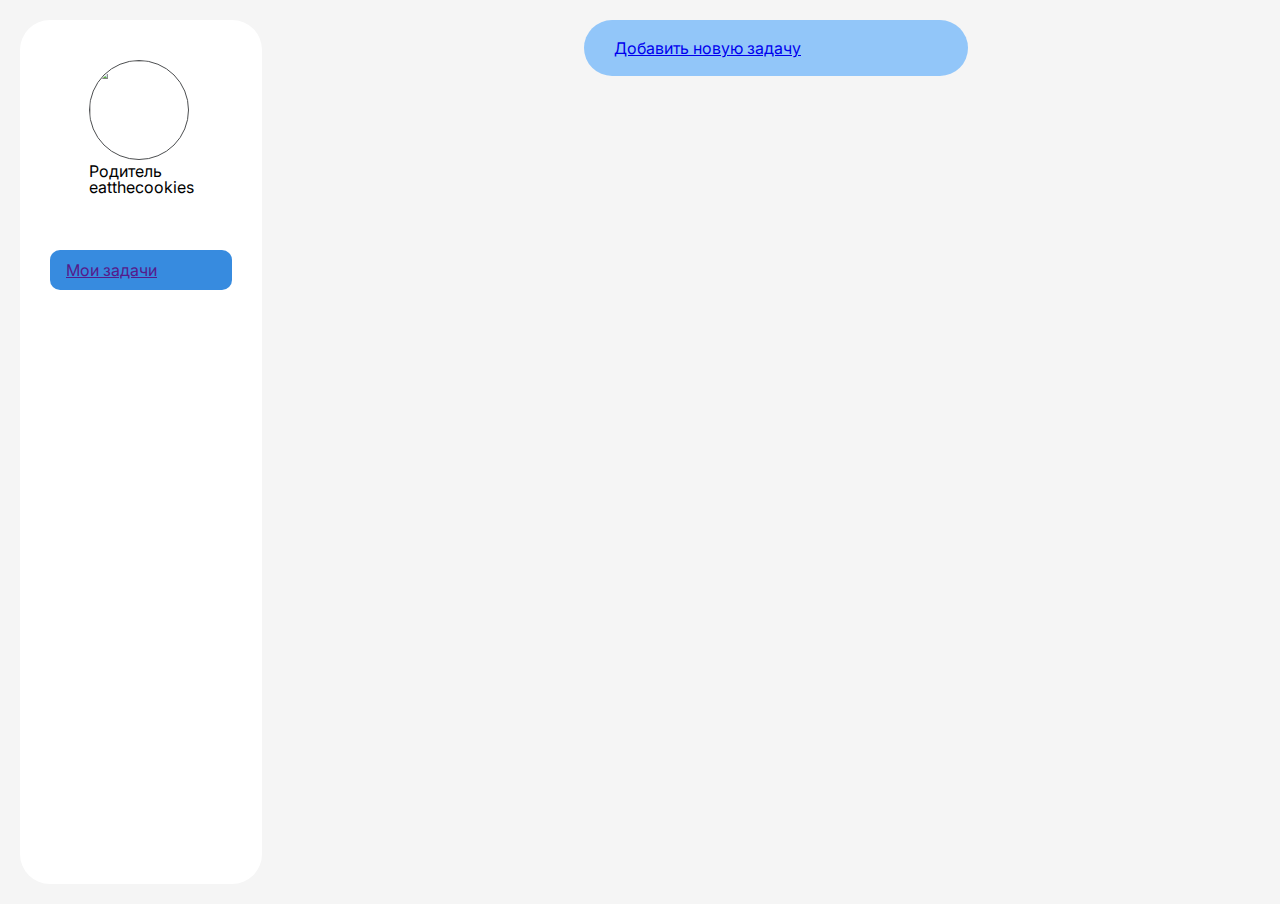
==== src/main/resources/templates/tasks.html @ 309482cb "Initial commit" ====
<!DOCTYPE html>
<html lang="ru">
<head>
  <meta charset="UTF-8">
  <meta name="viewport" content="width=device-width, initial-scale=1.0">
  <link rel="stylesheet" href="../static/css/styles.css">
  <title>Управление задачами</title>
  <link rel="preconnect" href="https://fonts.googleapis.com">
  <link rel="preconnect" href="https://fonts.gstatic.com" crossorigin>
  <link href="https://fonts.googleapis.com/css2?family=Inter:ital,opsz,wght@0,14..32,100..900;1,14..32,100..900&display=swap" rel="stylesheet">
  <link rel="stylesheet" href="../static/css/reset.css">
  <link rel="stylesheet" href="../static/css/styles.css">
  
  <link rel="stylesheet" href="/css/styles.css">
  <link rel="stylesheet" href="/css/reset.css">
</head>
<body>

<main>
  <div class="container">
    
    <aside class="sidebar">
      <div class="sidebar__user-info">
        <img class="sidebar__avatar" src="" alt="">
        <p class="sidebar__role">Родитель</p>
        <p class="sidebar__username">eatthecookies</p>
      </div>
      
      <div class="sidebar__links">
        <a class="sidebar__link" href="">Мои задачи</a>
      </div>
      
      

    </aside>

    <div class="tasks">
      <div class="tasks__item">

      </div>
      <a class="tasks__add-new-item" href="#">
        Добавить новую задачу
      </a>
    </div>
    <!-- <form class="tasks">
      <label for="taskTitle">Название задачи:</label>
      <input type="text" id="taskTitle" name="taskTitle" required>
  
      <label for="taskDescription">Описание:</label>
      <textarea id="taskDescription" name="taskDescription" required></textarea>
  
      <button type="submit">Добавить задачу</button>
    </form> -->

  </div>
  

</main>
<script src="../static/js/scripts.js"></script>
</body>
</html>
---- src/main/resources/static/css/styles.css ----
*{box-sizing: border-box;}
html{
    background-color: #f5f5f5;
}

body {
    margin: 20px;
    font-size: 16px;
    font-family: "Inter";
}


nav a {
    margin: 10px;
    text-decoration: none;
    color: #007BFF;
}

.title{
    font-family: "Inter", serif;
    font-weight: 700;
    font-style: normal;
}



.form__input{
    padding: 18px 20px;
    border-radius: 16px;
    width: 100%;
    font-family: "Inter";
    font-size: 16px;
    margin-bottom: 30px;
    border: #4c4e50 solid 1px;
}

.form__input:active{
    border: #4c4e50 solid 1px;
}
.form__input:focus{
    border: #057ef7 solid 1px;
    outline: none !important;
}

.container-auth{
    margin: 20vh auto;
    display: flex;
    justify-content: center;
}

.form{
    width: 50vh;
    border-radius: 24px;
    background-color: #f0f0f0;
    padding: 48px;
    display: flex;
    flex-direction: column;
}

.form__title{
    font-size: 40px;
    margin-bottom:30px;
}

.form__btn{

    border-radius: 14px;
    display: block;
    width: 100%;
    height: 48px;
    background-color: black;
    color: white;
    
}

.form__error-text{
    font-size: 12px;
    color: red;
    font-family: Inter;
    margin: -20px 0 20px;
}


.container {
    display: grid;
    grid-template-columns: minmax(200px, 1fr) minmax(400px, 4fr);
    width: 100%;
    height: 100%;
    column-gap: 30px;
    height: 96vh;
    
}

.sidebar {
    background-color:#ffffff ;
    border-radius: 30px;
    padding: 40px 30px;
    display: flex;
    flex-direction: column;
    align-items: center;
}

.sidebar__user-info {
    margin-bottom: 30%;    
}
.sidebar__avatar{
    border: #4c4e50 solid 1px;
    border-radius: 100%;
    height:100px;
    width: 100px;
}
.sidebar__role {

}

.sidebar__username {

}
.sidebar__links{
    width: 100%;
}
.sidebar__link{
    display: block;
    padding: 12px 16px;
    border-radius: 10px;
    background-color: #378bdf;
}

.tasks{
    justify-self: center;
    display: flex;
    align-items: center;
    flex-direction: column;
    width: 30vw;
}

.tasks__add-new-item{
    border-radius: 30px;
    background-color: #0482ff69;
    display: block;
    padding: 20px 30px;
    width: 100%;
}
---- src/main/resources/static/css/styles.css ----
*{box-sizing: border-box;}
html{
    background-color: #f5f5f5;
}

body {
    margin: 20px;
    font-size: 16px;
    font-family: "Inter";
}


nav a {
    margin: 10px;
    text-decoration: none;
    color: #007BFF;
}

.title{
    font-family: "Inter", serif;
    font-weight: 700;
    font-style: normal;
}



.form__input{
    padding: 18px 20px;
    border-radius: 16px;
    width: 100%;
    font-family: "Inter";
    font-size: 16px;
    margin-bottom: 30px;
    border: #4c4e50 solid 1px;
}

.form__input:active{
    border: #4c4e50 solid 1px;
}
.form__input:focus{
    border: #057ef7 solid 1px;
    outline: none !important;
}

.container-auth{
    margin: 20vh auto;
    display: flex;
    justify-content: center;
}

.form{
    width: 50vh;
    border-radius: 24px;
    background-color: #f0f0f0;
    padding: 48px;
    display: flex;
    flex-direction: column;
}

.form__title{
    font-size: 40px;
    margin-bottom:30px;
}

.form__btn{

    border-radius: 14px;
    display: block;
    width: 100%;
    height: 48px;
    background-color: black;
    color: white;
    
}

.form__error-text{
    font-size: 12px;
    color: red;
    font-family: Inter;
    margin: -20px 0 20px;
}


.container {
    display: grid;
    grid-template-columns: minmax(200px, 1fr) minmax(400px, 4fr);
    width: 100%;
    height: 100%;
    column-gap: 30px;
    height: 96vh;
    
}

.sidebar {
    background-color:#ffffff ;
    border-radius: 30px;
    padding: 40px 30px;
    display: flex;
    flex-direction: column;
    align-items: center;
}

.sidebar__user-info {
    margin-bottom: 30%;    
}
.sidebar__avatar{
    border: #4c4e50 solid 1px;
    border-radius: 100%;
    height:100px;
    width: 100px;
}
.sidebar__role {

}

.sidebar__username {

}
.sidebar__links{
    width: 100%;
}
.sidebar__link{
    display: block;
    padding: 12px 16px;
    border-radius: 10px;
    background-color: #378bdf;
}

.tasks{
    justify-self: center;
    display: flex;
    align-items: center;
    flex-direction: column;
    width: 30vw;
}

.tasks__add-new-item{
    border-radius: 30px;
    background-color: #0482ff69;
    display: block;
    padding: 20px 30px;
    width: 100%;
}
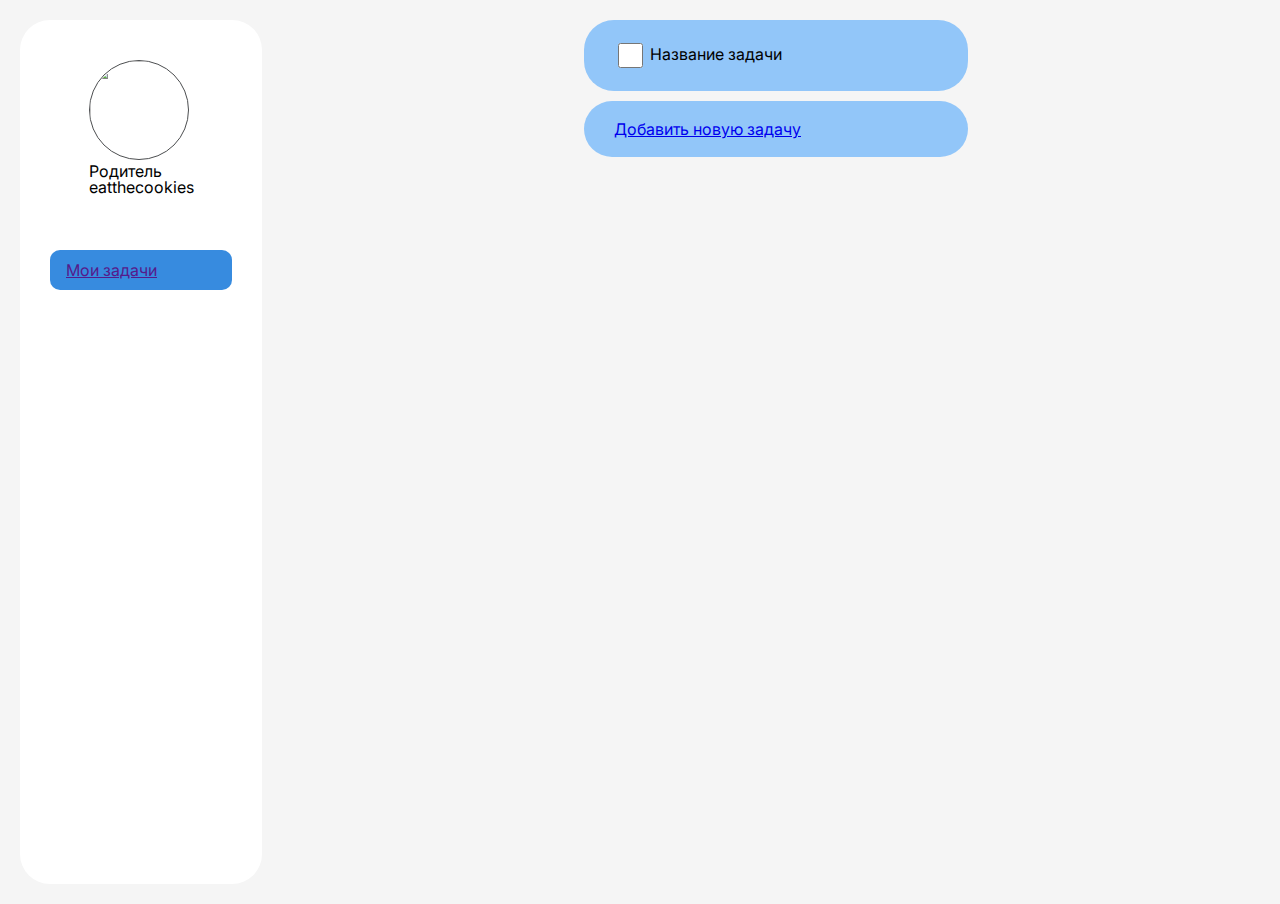
==== commit 49202268: "Добавил функциональность" ====
--- a/src/main/resources/templates/tasks.html
+++ b/src/main/resources/templates/tasks.html
@@ -1,5 +1,6 @@
 <!DOCTYPE html>
 <html lang="ru">
+
 <head>
   <meta charset="UTF-8">
   <meta name="viewport" content="width=device-width, initial-scale=1.0">
@@ -7,55 +8,84 @@
   <title>Управление задачами</title>
   <link rel="preconnect" href="https://fonts.googleapis.com">
   <link rel="preconnect" href="https://fonts.gstatic.com" crossorigin>
-  <link href="https://fonts.googleapis.com/css2?family=Inter:ital,opsz,wght@0,14..32,100..900;1,14..32,100..900&display=swap" rel="stylesheet">
+  <link
+    href="https://fonts.googleapis.com/css2?family=Inter:ital,opsz,wght@0,14..32,100..900;1,14..32,100..900&display=swap"
+    rel="stylesheet">
   <link rel="stylesheet" href="../static/css/reset.css">
   <link rel="stylesheet" href="../static/css/styles.css">
-  
+
   <link rel="stylesheet" href="/css/styles.css">
   <link rel="stylesheet" href="/css/reset.css">
 </head>
+
 <body>
 
-<main>
-  <div class="container">
-    
-    <aside class="sidebar">
-      <div class="sidebar__user-info">
-        <img class="sidebar__avatar" src="" alt="">
-        <p class="sidebar__role">Родитель</p>
-        <p class="sidebar__username">eatthecookies</p>
+  <main>
+    <div class="container">
+
+      <aside class="sidebar">
+        <div class="sidebar__user-info">
+          <img class="sidebar__avatar" src="" alt="">
+          <p class="sidebar__role">Родитель</p>
+          <p class="sidebar__username">eatthecookies</p>
+        </div>
+        <div class="sidebar__links">
+          <a class="sidebar__link" href="">Мои задачи</a>
+        </div>
+      </aside>
+
+      <div class="tasks">
+        <div th:each="task : ${tasks}" class="tasks__item" th:onclick="|showTaskDetails(${task.id})|">
+          <!-- чекбокс -->
+          <input class="tasks_checkbox" type="checkbox" th:checked="${task.status == 2}"
+            th:onclick="|stopPropagation(event)|">
+          <!-- название-ссылка -->
+          <a class="tasks__link-to-item" th:text="${task.title}">Название задачи</a>
+
+
+        </div>
+        <div id="taskModal" class="modal" style="display: none;">
+          <div class="modal-content">
+            <span class="close" th:onclick="closeModal()">&times;</span>
+            <h2 id="modalTaskTitle">Task Title</h2>
+            <p id="modalTaskDescription">Task Description</p>
+            <p id="modalTaskStatus">Task Status</p>
+          </div>
+        </div>
+
+        <a class="tasks__add-new-item" href="#">
+          Добавить новую задачу
+        </a>
       </div>
-      
-      <div class="sidebar__links">
-        <a class="sidebar__link" href="">Мои задачи</a>
-      </div>
-      
-      
+    </div>
 
-    </aside>
+    <script>
+      function stopPropagation(e) {
+      e.stopPropagation();
+   }
+      function showTaskDetails(taskId) {
+        fetch(`/api/tasks/details/${taskId}`)
+          .then(response => response.json())
+          .then(task => {
+            // Заполнение данных задачи в модальное окно
+            document.getElementById('modalTaskTitle').textContent = task.title;
+            document.getElementById('modalTaskDescription').textContent = task.description;
+            document.getElementById('modalTaskStatus').textContent = task.status;
 
-    <div class="tasks">
-      <div class="tasks__item">
+            // Показать модальное окно
+            document.getElementById('taskModal').style.display = "block";
+          })
+          .catch(error => console.error('Ошибка при загрузке деталей задачи:', error));
+      }
 
-      </div>
-      <a class="tasks__add-new-item" href="#">
-        Добавить новую задачу
-      </a>
-    </div>
-    <!-- <form class="tasks">
-      <label for="taskTitle">Название задачи:</label>
-      <input type="text" id="taskTitle" name="taskTitle" required>
-  
-      <label for="taskDescription">Описание:</label>
-      <textarea id="taskDescription" name="taskDescription" required></textarea>
-  
-      <button type="submit">Добавить задачу</button>
-    </form> -->
+      function closeModal() {
+        document.getElementById('taskModal').style.display = "none";
+      }
 
-  </div>
-  
+    </script>
 
-</main>
-<script src="../static/js/scripts.js"></script>
+  </main>
+  <script src="../static/js/scripts.js"></script>
 </body>
-</html>
+
+</html>--- a/src/main/resources/static/css/styles.css
+++ b/src/main/resources/static/css/styles.css
@@ -23,13 +23,12 @@
 }
 
 
-
 .form__input{
+    font-family: "Inter";
+    font-size: 16px;
     padding: 18px 20px;
     border-radius: 16px;
     width: 100%;
-    font-family: "Inter";
-    font-size: 16px;
     margin-bottom: 30px;
     border: #4c4e50 solid 1px;
 }
@@ -49,7 +48,7 @@
 }
 
 .form{
-    width: 50vh;
+    width: 50vw;
     border-radius: 24px;
     background-color: #f0f0f0;
     padding: 48px;
@@ -63,14 +62,15 @@
 }
 
 .form__btn{
-
+    font-family: "Inter";
+    font-size: 16px;
     border-radius: 14px;
     display: block;
     width: 100%;
     height: 48px;
     background-color: black;
     color: white;
-    
+    cursor: pointer;
 }
 
 .form__error-text{
@@ -141,3 +141,129 @@
     padding: 20px 30px;
     width: 100%;
 }
+
+.tasks__item{
+    border-radius: 30px;
+    background-color: #0482ff69;
+    display: block;
+    padding: 20px 30px;
+    width: 100%;
+    margin-bottom: 10px;
+}
+
+.tasks_checkbox{
+    border: 1px black solid;
+    width: 25px;
+    height: 25px;
+}
+.tasks_checkbox:checked ~ .tasks__link-to-item{
+    color:grey;
+    text-decoration: line-through;
+    transition: 1s;
+}
+.wrapper {
+    display: inline-flex;
+    height: 50px;
+    width: 100%;
+    align-items: center;
+    justify-content: space-around;
+    border-radius: 5px;
+    margin-bottom: 25px; 
+    gap: 20px;
+}
+
+.wrapper .option {
+    text-align: center;
+    background: #fff;
+    height: 100%;
+    width: 100%;
+    display: flex;
+    align-items: center;
+    justify-content: space-evenly;
+    border-radius: 13px;
+    cursor: pointer;
+    padding: 0 10px;
+    border: #4c4e50 solid 1px;
+    /* border: 2px solid  ; */
+    transition: all 0.3s ease;
+}
+
+
+.wrapper input[type="radio"] {
+    display: none;
+}
+
+#option-1:checked ~ .option-1,
+#option-2:checked ~ .option-2,
+#option-3:checked ~ .option-3,
+#option-4:checked ~ .option-4 {
+    border-color: #000000;
+    background: #000000;
+}
+
+
+
+#option-1:checked ~ .option-1 span,
+#option-2:checked ~ .option-2 span,
+#option-3:checked ~ .option-3 span,
+#option-4:checked ~ .option-4 span  {
+    color: #fff;
+}
+
+
+.wrapper .option span {
+    font-family: "Inter";
+    font-size: 17px;
+    color: #808080;
+}
+
+
+/* Скрытый контейнер с кодом семьи */
+.family-code {
+    opacity: 0;
+    max-height: 0;
+    overflow: hidden;
+    transition: opacity 0.5s ease, max-height 0.5s ease; /* Плавный переход */
+}
+
+/* Активное состояние для плавного появления */
+.family-code.active {
+    opacity: 1;
+    max-height: 100px; /* Устанавливаем максимальную высоту, чтобы блок стал видимым */
+}
+
+
+.modal {
+    display: none; /* Модал скрыт по умолчанию */
+    position: fixed;
+    z-index: 1;
+    padding-top: 60px;
+    left: 0;
+    top: 0;
+    width: 100%;
+    height: 100%;
+    overflow: auto;
+    background-color: rgba(0,0,0,0.4); /* Полупрозрачный черный фон */
+}
+
+.modal-content {
+    background-color: #fefefe;
+    margin: auto;
+    padding: 20px;
+    border: 1px solid #888;
+    width: 80%;
+}
+
+.close {
+    color: #aaa;
+    float: right;
+    font-size: 28px;
+    font-weight: bold;
+}
+
+.close:hover,
+.close:focus {
+    color: black;
+    text-decoration: none;
+    cursor: pointer;
+}
--- a/src/main/resources/static/css/styles.css
+++ b/src/main/resources/static/css/styles.css
@@ -23,13 +23,12 @@
 }
 
 
-
 .form__input{
+    font-family: "Inter";
+    font-size: 16px;
     padding: 18px 20px;
     border-radius: 16px;
     width: 100%;
-    font-family: "Inter";
-    font-size: 16px;
     margin-bottom: 30px;
     border: #4c4e50 solid 1px;
 }
@@ -49,7 +48,7 @@
 }
 
 .form{
-    width: 50vh;
+    width: 50vw;
     border-radius: 24px;
     background-color: #f0f0f0;
     padding: 48px;
@@ -63,14 +62,15 @@
 }
 
 .form__btn{
-
+    font-family: "Inter";
+    font-size: 16px;
     border-radius: 14px;
     display: block;
     width: 100%;
     height: 48px;
     background-color: black;
     color: white;
-    
+    cursor: pointer;
 }
 
 .form__error-text{
@@ -141,3 +141,129 @@
     padding: 20px 30px;
     width: 100%;
 }
+
+.tasks__item{
+    border-radius: 30px;
+    background-color: #0482ff69;
+    display: block;
+    padding: 20px 30px;
+    width: 100%;
+    margin-bottom: 10px;
+}
+
+.tasks_checkbox{
+    border: 1px black solid;
+    width: 25px;
+    height: 25px;
+}
+.tasks_checkbox:checked ~ .tasks__link-to-item{
+    color:grey;
+    text-decoration: line-through;
+    transition: 1s;
+}
+.wrapper {
+    display: inline-flex;
+    height: 50px;
+    width: 100%;
+    align-items: center;
+    justify-content: space-around;
+    border-radius: 5px;
+    margin-bottom: 25px; 
+    gap: 20px;
+}
+
+.wrapper .option {
+    text-align: center;
+    background: #fff;
+    height: 100%;
+    width: 100%;
+    display: flex;
+    align-items: center;
+    justify-content: space-evenly;
+    border-radius: 13px;
+    cursor: pointer;
+    padding: 0 10px;
+    border: #4c4e50 solid 1px;
+    /* border: 2px solid  ; */
+    transition: all 0.3s ease;
+}
+
+
+.wrapper input[type="radio"] {
+    display: none;
+}
+
+#option-1:checked ~ .option-1,
+#option-2:checked ~ .option-2,
+#option-3:checked ~ .option-3,
+#option-4:checked ~ .option-4 {
+    border-color: #000000;
+    background: #000000;
+}
+
+
+
+#option-1:checked ~ .option-1 span,
+#option-2:checked ~ .option-2 span,
+#option-3:checked ~ .option-3 span,
+#option-4:checked ~ .option-4 span  {
+    color: #fff;
+}
+
+
+.wrapper .option span {
+    font-family: "Inter";
+    font-size: 17px;
+    color: #808080;
+}
+
+
+/* Скрытый контейнер с кодом семьи */
+.family-code {
+    opacity: 0;
+    max-height: 0;
+    overflow: hidden;
+    transition: opacity 0.5s ease, max-height 0.5s ease; /* Плавный переход */
+}
+
+/* Активное состояние для плавного появления */
+.family-code.active {
+    opacity: 1;
+    max-height: 100px; /* Устанавливаем максимальную высоту, чтобы блок стал видимым */
+}
+
+
+.modal {
+    display: none; /* Модал скрыт по умолчанию */
+    position: fixed;
+    z-index: 1;
+    padding-top: 60px;
+    left: 0;
+    top: 0;
+    width: 100%;
+    height: 100%;
+    overflow: auto;
+    background-color: rgba(0,0,0,0.4); /* Полупрозрачный черный фон */
+}
+
+.modal-content {
+    background-color: #fefefe;
+    margin: auto;
+    padding: 20px;
+    border: 1px solid #888;
+    width: 80%;
+}
+
+.close {
+    color: #aaa;
+    float: right;
+    font-size: 28px;
+    font-weight: bold;
+}
+
+.close:hover,
+.close:focus {
+    color: black;
+    text-decoration: none;
+    cursor: pointer;
+}
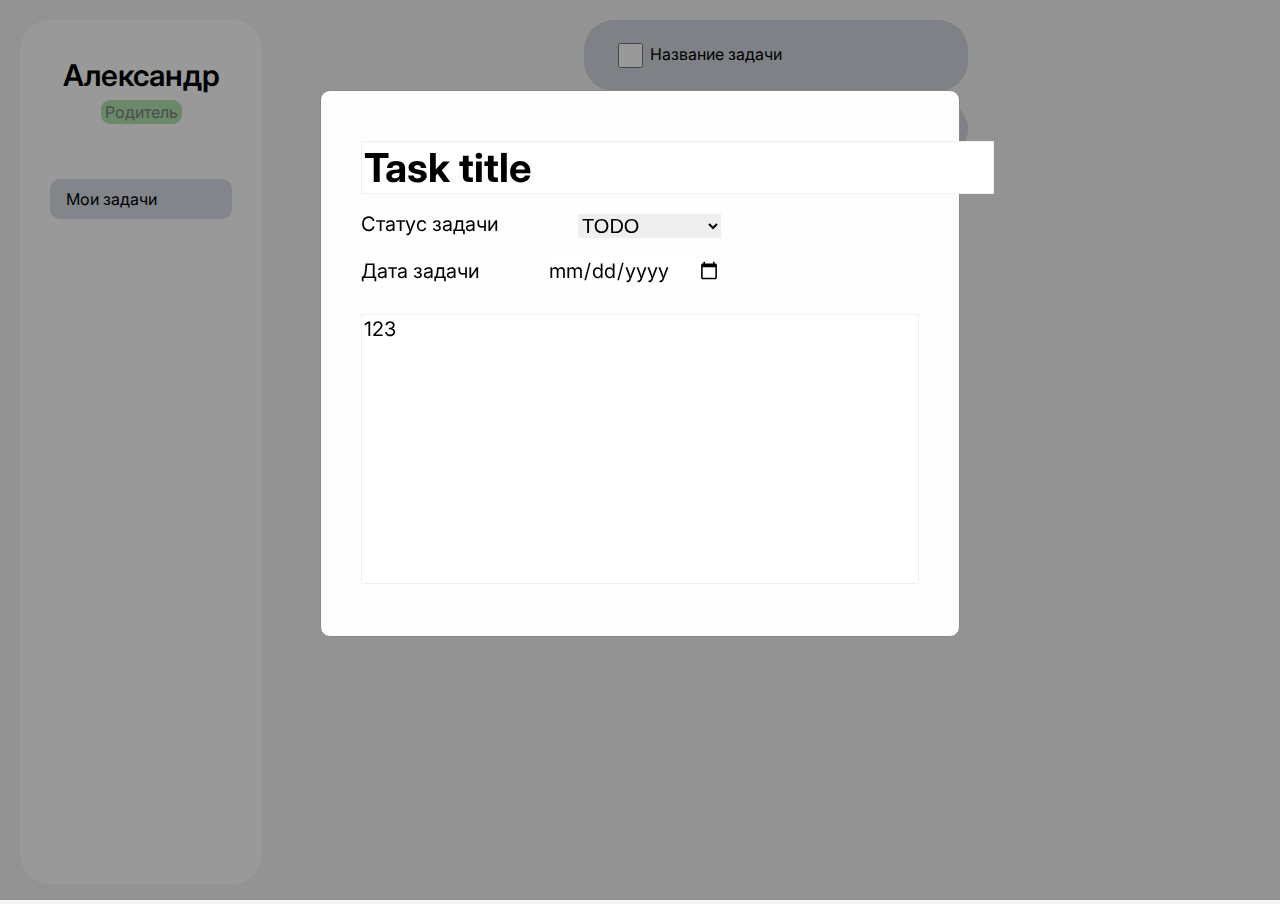
==== commit ac93eb0b: "Добавил модальное окно" ====
--- a/src/main/resources/templates/tasks.html
+++ b/src/main/resources/templates/tasks.html
@@ -14,20 +14,20 @@
   <link rel="stylesheet" href="../static/css/reset.css">
   <link rel="stylesheet" href="../static/css/styles.css">
 
+  <link rel="stylesheet" href="/css/reset.css">
   <link rel="stylesheet" href="/css/styles.css">
-  <link rel="stylesheet" href="/css/reset.css">
 </head>
 
 <body>
-
   <main>
     <div class="container">
 
       <aside class="sidebar">
         <div class="sidebar__user-info">
-          <img class="sidebar__avatar" src="" alt="">
-          <p class="sidebar__role">Родитель</p>
-          <p class="sidebar__username">eatthecookies</p>
+          <!-- <img class="sidebar__avatar" src="../static/images/noavatar.svg"> -->
+          <p class="sidebar__username" th:text="${username}">Александр</p>
+          <p class="sidebar__role" th:text="${role}">Родитель</p>
+
         </div>
         <div class="sidebar__links">
           <a class="sidebar__link" href="">Мои задачи</a>
@@ -44,12 +44,26 @@
 
 
         </div>
-        <div id="taskModal" class="modal" style="display: none;">
-          <div class="modal-content">
-            <span class="close" th:onclick="closeModal()">&times;</span>
-            <h2 id="modalTaskTitle">Task Title</h2>
-            <p id="modalTaskDescription">Task Description</p>
-            <p id="modalTaskStatus">Task Status</p>
+        <div id="taskModal" class="modal" style="display: block" th:onclick="|closeModal()|">
+          <div class="modal__content" th:onclick="|stopPropagation(event)|">            
+            
+            <input type="text" id="modal__title"  value="Task title"></input>
+            
+            <div class="modal__task-info-group">
+              <label id="modal__status">Статус задачи
+              <select id="modal__status-select">
+              </option>
+              <option value="TODO">TODO</option>
+              <option value="IN_PROGRESS">Выполняется</option>
+              <option value="DONE">Сделана</option>
+              </select>
+            </label>
+
+            <label id="date-deadline"> Дата задачи <input type="date"></label>
+            </div>
+            
+            
+            <textarea id="modal__description" class="text-area" name="comment">123</textarea>
           </div>
         </div>
 
@@ -61,16 +75,16 @@
 
     <script>
       function stopPropagation(e) {
-      e.stopPropagation();
-   }
+        e.stopPropagation();
+      }
       function showTaskDetails(taskId) {
         fetch(`/api/tasks/details/${taskId}`)
           .then(response => response.json())
           .then(task => {
             // Заполнение данных задачи в модальное окно
-            document.getElementById('modalTaskTitle').textContent = task.title;
-            document.getElementById('modalTaskDescription').textContent = task.description;
-            document.getElementById('modalTaskStatus').textContent = task.status;
+            document.getElementById('modal__title').value = task.title;
+            document.getElementById('modal__description').textContent = task.description;
+            document.getElementById('modal__status-select').value = task.status;
 
             // Показать модальное окно
             document.getElementById('taskModal').style.display = "block";
@@ -83,7 +97,6 @@
       }
 
     </script>
-
   </main>
   <script src="../static/js/scripts.js"></script>
 </body>
--- a/src/main/resources/static/css/styles.css
+++ b/src/main/resources/static/css/styles.css
@@ -99,22 +99,39 @@
     flex-direction: column;
     align-items: center;
 }
-
 .sidebar__user-info {
-    margin-bottom: 30%;    
-}
+    margin-bottom: 30%;
+    display: flex;
+    gap: 10%;
+    justify-content: center;
+    flex-direction: column;
+    align-items: center;
+}
+.sidebar__user-info-group{
+    display: flex;
+    flex-direction: column;
+    align-items: flex-end;
+}
+
+
 .sidebar__avatar{
-    border: #4c4e50 solid 1px;
-    border-radius: 100%;
-    height:100px;
-    width: 100px;
+    /* border: #4c4e50 solid 1px; */
+    /* border-radius: 100%; */
+    height:90%;
+    /* width: 100px; */
 }
 .sidebar__role {
-
+    background-color: rgba(0, 167, 0, 0.309);
+    padding: 4px;
+    border-radius: 9px;
+    width: fit-content;
+    color: #808080;
 }
 
 .sidebar__username {
-
+    font-weight: 600;
+    font-size: 30px;
+    margin-bottom: 10px;
 }
 .sidebar__links{
     width: 100%;
@@ -123,7 +140,9 @@
     display: block;
     padding: 12px 16px;
     border-radius: 10px;
-    background-color: #378bdf;
+    background-color: #a2afbd69;
+    text-decoration: none;
+    color: #000000;
 }
 
 .tasks{
@@ -136,15 +155,17 @@
 
 .tasks__add-new-item{
     border-radius: 30px;
-    background-color: #0482ff69;
+    background-color: #a2afbd69;
     display: block;
     padding: 20px 30px;
     width: 100%;
+    text-decoration: none;
+    color: #000000;
 }
 
 .tasks__item{
     border-radius: 30px;
-    background-color: #0482ff69;
+    background-color: #a2afbd69;
     display: block;
     padding: 20px 30px;
     width: 100%;
@@ -237,33 +258,76 @@
     display: none; /* Модал скрыт по умолчанию */
     position: fixed;
     z-index: 1;
-    padding-top: 60px;
     left: 0;
     top: 0;
     width: 100%;
+    height: 100%;    
+    background-color: rgba(0,0,0,0.4); /* Полупрозрачный черный фон */
+}
+
+
+
+
+
+
+.modal__content {
+    background-color: #fefefe;
+    margin: 10vh auto; 
+    padding: 50px 40px;
+    border-radius: 10px;
+    border: 1px solid #888;
+    width: 50%;
+}
+
+#modal__title{
+    font-size: 40px;
+    font-weight: 700;
+    font-family: inherit;
+    outline: none;
+    border: solid 1px #f0f0f0;
+    margin-bottom: 20px;
+}
+
+#modal__description{
+    width: 100%;
     height: 100%;
-    overflow: auto;
-    background-color: rgba(0,0,0,0.4); /* Полупрозрачный черный фон */
-}
-
-.modal-content {
-    background-color: #fefefe;
-    margin: auto;
-    padding: 20px;
-    border: 1px solid #888;
-    width: 80%;
-}
-
-.close {
-    color: #aaa;
-    float: right;
-    font-size: 28px;
-    font-weight: bold;
-}
-
-.close:hover,
-.close:focus {
-    color: black;
+    font-size: 20px;
+    resize: none;
+    font-family: inherit;
+    outline: none;
+    border: solid 1px #f0f0f0;
+    height: 30vh;
+}
+
+#modal__status{
+    display: flex;
+    justify-content: space-between;
+    margin-bottom: 20px;
+}
+
+#modal__status-select{
+    font-size: 20px;
     text-decoration: none;
-    cursor: pointer;
-}
+    border: none;
+}
+
+.modal__task-info-group{
+    display: flex;
+    flex-direction: column;
+    width: 40vh;
+    margin-bottom: 30px;
+    font-size: 20px;
+}
+
+#date-deadline{
+    display: flex;
+    justify-content: space-between;
+    align-items: center;
+}
+
+#date-deadline input{
+    border: none;
+    font-family: inherit;
+    outline: none;
+    font-size: inherit;
+}--- a/src/main/resources/static/css/styles.css
+++ b/src/main/resources/static/css/styles.css
@@ -99,22 +99,39 @@
     flex-direction: column;
     align-items: center;
 }
-
 .sidebar__user-info {
-    margin-bottom: 30%;    
-}
+    margin-bottom: 30%;
+    display: flex;
+    gap: 10%;
+    justify-content: center;
+    flex-direction: column;
+    align-items: center;
+}
+.sidebar__user-info-group{
+    display: flex;
+    flex-direction: column;
+    align-items: flex-end;
+}
+
+
 .sidebar__avatar{
-    border: #4c4e50 solid 1px;
-    border-radius: 100%;
-    height:100px;
-    width: 100px;
+    /* border: #4c4e50 solid 1px; */
+    /* border-radius: 100%; */
+    height:90%;
+    /* width: 100px; */
 }
 .sidebar__role {
-
+    background-color: rgba(0, 167, 0, 0.309);
+    padding: 4px;
+    border-radius: 9px;
+    width: fit-content;
+    color: #808080;
 }
 
 .sidebar__username {
-
+    font-weight: 600;
+    font-size: 30px;
+    margin-bottom: 10px;
 }
 .sidebar__links{
     width: 100%;
@@ -123,7 +140,9 @@
     display: block;
     padding: 12px 16px;
     border-radius: 10px;
-    background-color: #378bdf;
+    background-color: #a2afbd69;
+    text-decoration: none;
+    color: #000000;
 }
 
 .tasks{
@@ -136,15 +155,17 @@
 
 .tasks__add-new-item{
     border-radius: 30px;
-    background-color: #0482ff69;
+    background-color: #a2afbd69;
     display: block;
     padding: 20px 30px;
     width: 100%;
+    text-decoration: none;
+    color: #000000;
 }
 
 .tasks__item{
     border-radius: 30px;
-    background-color: #0482ff69;
+    background-color: #a2afbd69;
     display: block;
     padding: 20px 30px;
     width: 100%;
@@ -237,33 +258,76 @@
     display: none; /* Модал скрыт по умолчанию */
     position: fixed;
     z-index: 1;
-    padding-top: 60px;
     left: 0;
     top: 0;
     width: 100%;
+    height: 100%;    
+    background-color: rgba(0,0,0,0.4); /* Полупрозрачный черный фон */
+}
+
+
+
+
+
+
+.modal__content {
+    background-color: #fefefe;
+    margin: 10vh auto; 
+    padding: 50px 40px;
+    border-radius: 10px;
+    border: 1px solid #888;
+    width: 50%;
+}
+
+#modal__title{
+    font-size: 40px;
+    font-weight: 700;
+    font-family: inherit;
+    outline: none;
+    border: solid 1px #f0f0f0;
+    margin-bottom: 20px;
+}
+
+#modal__description{
+    width: 100%;
     height: 100%;
-    overflow: auto;
-    background-color: rgba(0,0,0,0.4); /* Полупрозрачный черный фон */
-}
-
-.modal-content {
-    background-color: #fefefe;
-    margin: auto;
-    padding: 20px;
-    border: 1px solid #888;
-    width: 80%;
-}
-
-.close {
-    color: #aaa;
-    float: right;
-    font-size: 28px;
-    font-weight: bold;
-}
-
-.close:hover,
-.close:focus {
-    color: black;
+    font-size: 20px;
+    resize: none;
+    font-family: inherit;
+    outline: none;
+    border: solid 1px #f0f0f0;
+    height: 30vh;
+}
+
+#modal__status{
+    display: flex;
+    justify-content: space-between;
+    margin-bottom: 20px;
+}
+
+#modal__status-select{
+    font-size: 20px;
     text-decoration: none;
-    cursor: pointer;
-}
+    border: none;
+}
+
+.modal__task-info-group{
+    display: flex;
+    flex-direction: column;
+    width: 40vh;
+    margin-bottom: 30px;
+    font-size: 20px;
+}
+
+#date-deadline{
+    display: flex;
+    justify-content: space-between;
+    align-items: center;
+}
+
+#date-deadline input{
+    border: none;
+    font-family: inherit;
+    outline: none;
+    font-size: inherit;
+}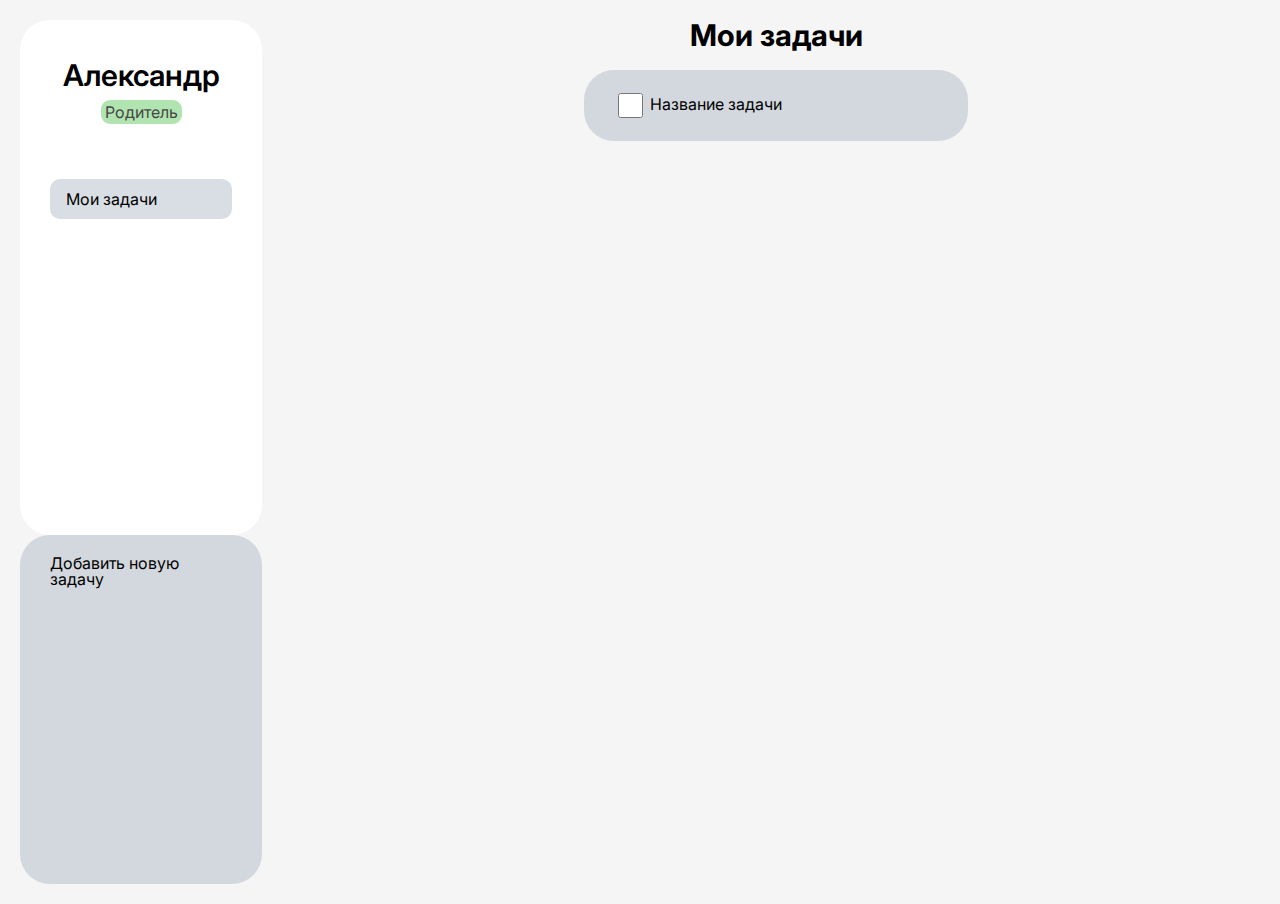
==== commit 3183c4e8: "Попытался сделать onblur" ====
--- a/src/main/resources/templates/tasks.html
+++ b/src/main/resources/templates/tasks.html
@@ -34,67 +34,94 @@
         </div>
       </aside>
 
+
       <div class="tasks">
+        <h1 class="task__title title">Мои задачи</h1>
         <div th:each="task : ${tasks}" class="tasks__item" th:onclick="|showTaskDetails(${task.id})|">
-          <!-- чекбокс -->
           <input class="tasks_checkbox" type="checkbox" th:checked="${task.status == 2}"
             th:onclick="|stopPropagation(event)|">
-          <!-- название-ссылка -->
           <a class="tasks__link-to-item" th:text="${task.title}">Название задачи</a>
+        </div>
 
-
-        </div>
-        <div id="taskModal" class="modal" style="display: block" th:onclick="|closeModal()|">
-          <div class="modal__content" th:onclick="|stopPropagation(event)|">            
-            
-            <input type="text" id="modal__title"  value="Task title"></input>
-            
+        <div id="taskModal" class="modal" style="display: none" th:onclick="|closeModal()|">
+          <div class="modal__content" th:onclick="|stopPropagation(event)|" data-task-id="">
+            <input type="text" id="modal__title" value="Новая задача" th:onblur="|updateTask(this, 'title')|">
             <div class="modal__task-info-group">
               <label id="modal__status">Статус задачи
-              <select id="modal__status-select">
-              </option>
-              <option value="TODO">TODO</option>
-              <option value="IN_PROGRESS">Выполняется</option>
-              <option value="DONE">Сделана</option>
-              </select>
-            </label>
-
-            <label id="date-deadline"> Дата задачи <input type="date"></label>
+                <select id="modal__status-select" th:onblur="|updateTask(this, 'status')|">
+                  <option value="TODO">TODO</option>
+                  <option value="IN_PROGRESS">Выполняется</option>
+                  <option value="DONE">Сделана</option>
+                </select>
+              </label>
+              <label id="date-deadline"> Дата задачи <input type="date"></label>
             </div>
-            
-            
-            <textarea id="modal__description" class="text-area" name="comment">123</textarea>
+            <textarea id="modal__description" class="text-area" th:onblur="|updateTask(this, 'description')|"></textarea>
           </div>
         </div>
+      </div>
 
-        <a class="tasks__add-new-item" href="#">
-          Добавить новую задачу
-        </a>
+      <div class="tasks__add-new-item" th:onclick="|showTaskDetails(${task.id})|">
+        Добавить новую задачу
       </div>
+    </div>
     </div>
 
     <script>
-      function stopPropagation(e) {
-        e.stopPropagation();
+      function showTaskDetails(taskId) {
+        const modal = document.getElementById('taskModal');
+        const modalContent = modal.querySelector('.modal__content');
+
+        if (taskId !== "new") {
+          fetch(`/api/tasks/details/${taskId}`)
+            .then(response => response.json())
+            .then(task => {
+              // Заполнение данных задачи в модальное окно
+              document.getElementById('modal__title').value = task.title;
+              document.getElementById('modal__description').textContent = task.description;
+              document.getElementById('modal__status-select').value = task.status;
+
+              // Установка ID задачи в атрибут data-task-id
+              modalContent.setAttribute('data-task-id', taskId);
+
+              // Показать модальное окно
+              modal.style.display = "block";
+            })
+            .catch(error => console.error('Ошибка при загрузке деталей задачи:', error));
+        } else {
+          modalContent.setAttribute('data-task-id', "new");
+          modal.style.display = "block";
+        }
       }
-      function showTaskDetails(taskId) {
-        fetch(`/api/tasks/details/${taskId}`)
-          .then(response => response.json())
-          .then(task => {
-            // Заполнение данных задачи в модальное окно
-            document.getElementById('modal__title').value = task.title;
-            document.getElementById('modal__description').textContent = task.description;
-            document.getElementById('modal__status-select').value = task.status;
 
-            // Показать модальное окно
-            document.getElementById('taskModal').style.display = "block";
-          })
-          .catch(error => console.error('Ошибка при загрузке деталей задачи:', error));
+      function updateTask(element, field) {
+        const modalContent = document.querySelector('.modal__content');
+        const taskId = modalContent.getAttribute('data-task-id');
+        const value = element.value;
+
+        const data = {};
+        data[field] = value;
+
+        fetch(`/tasks/update/${taskId}`, {
+          method: 'PATCH',
+          headers: {
+            'Content-Type': 'application/json'
+          },
+          body: JSON.stringify(data)
+        })
+          .then(response => {
+            if (response.ok) {
+              console.log(`Task ${taskId} updated successfully`);
+            } else {
+              console.error(`Failed to update task ${taskId}`);
+            }
+          });
       }
 
       function closeModal() {
         document.getElementById('taskModal').style.display = "none";
       }
+
 
     </script>
   </main>
--- a/src/main/resources/static/css/styles.css
+++ b/src/main/resources/static/css/styles.css
@@ -125,7 +125,7 @@
     padding: 4px;
     border-radius: 9px;
     width: fit-content;
-    color: #808080;
+    color: #474747;
 }
 
 .sidebar__username {
@@ -173,8 +173,13 @@
 }
 
 .tasks_checkbox{
-    border: 1px black solid;
+    border: none;
+    /* outline: 1px solid #1e5180; */
+    accent-color: #2c292b;
+    border: 2px solid #c9c9c9;
+    background-color: #dedbdb;
     width: 25px;
+    /* box-shadow: -2px 0 5px rgba(0, 0, 0.23); */
     height: 25px;
 }
 .tasks_checkbox:checked ~ .tasks__link-to-item{
@@ -286,6 +291,7 @@
     outline: none;
     border: solid 1px #f0f0f0;
     margin-bottom: 20px;
+    width: 100%;
 }
 
 #modal__description{
@@ -303,13 +309,18 @@
     display: flex;
     justify-content: space-between;
     margin-bottom: 20px;
+    align-items: center;
 }
 
 #modal__status-select{
     font-size: 20px;
     text-decoration: none;
     border: none;
-}
+    outline: none;
+}
+
+ 
+
 
 .modal__task-info-group{
     display: flex;
@@ -330,4 +341,9 @@
     font-family: inherit;
     outline: none;
     font-size: inherit;
+}
+
+.task__title{
+    font-size: 30px;
+    margin-bottom: 20px;
 }--- a/src/main/resources/static/css/styles.css
+++ b/src/main/resources/static/css/styles.css
@@ -125,7 +125,7 @@
     padding: 4px;
     border-radius: 9px;
     width: fit-content;
-    color: #808080;
+    color: #474747;
 }
 
 .sidebar__username {
@@ -173,8 +173,13 @@
 }
 
 .tasks_checkbox{
-    border: 1px black solid;
+    border: none;
+    /* outline: 1px solid #1e5180; */
+    accent-color: #2c292b;
+    border: 2px solid #c9c9c9;
+    background-color: #dedbdb;
     width: 25px;
+    /* box-shadow: -2px 0 5px rgba(0, 0, 0.23); */
     height: 25px;
 }
 .tasks_checkbox:checked ~ .tasks__link-to-item{
@@ -286,6 +291,7 @@
     outline: none;
     border: solid 1px #f0f0f0;
     margin-bottom: 20px;
+    width: 100%;
 }
 
 #modal__description{
@@ -303,13 +309,18 @@
     display: flex;
     justify-content: space-between;
     margin-bottom: 20px;
+    align-items: center;
 }
 
 #modal__status-select{
     font-size: 20px;
     text-decoration: none;
     border: none;
-}
+    outline: none;
+}
+
+ 
+
 
 .modal__task-info-group{
     display: flex;
@@ -330,4 +341,9 @@
     font-family: inherit;
     outline: none;
     font-size: inherit;
+}
+
+.task__title{
+    font-size: 30px;
+    margin-bottom: 20px;
 }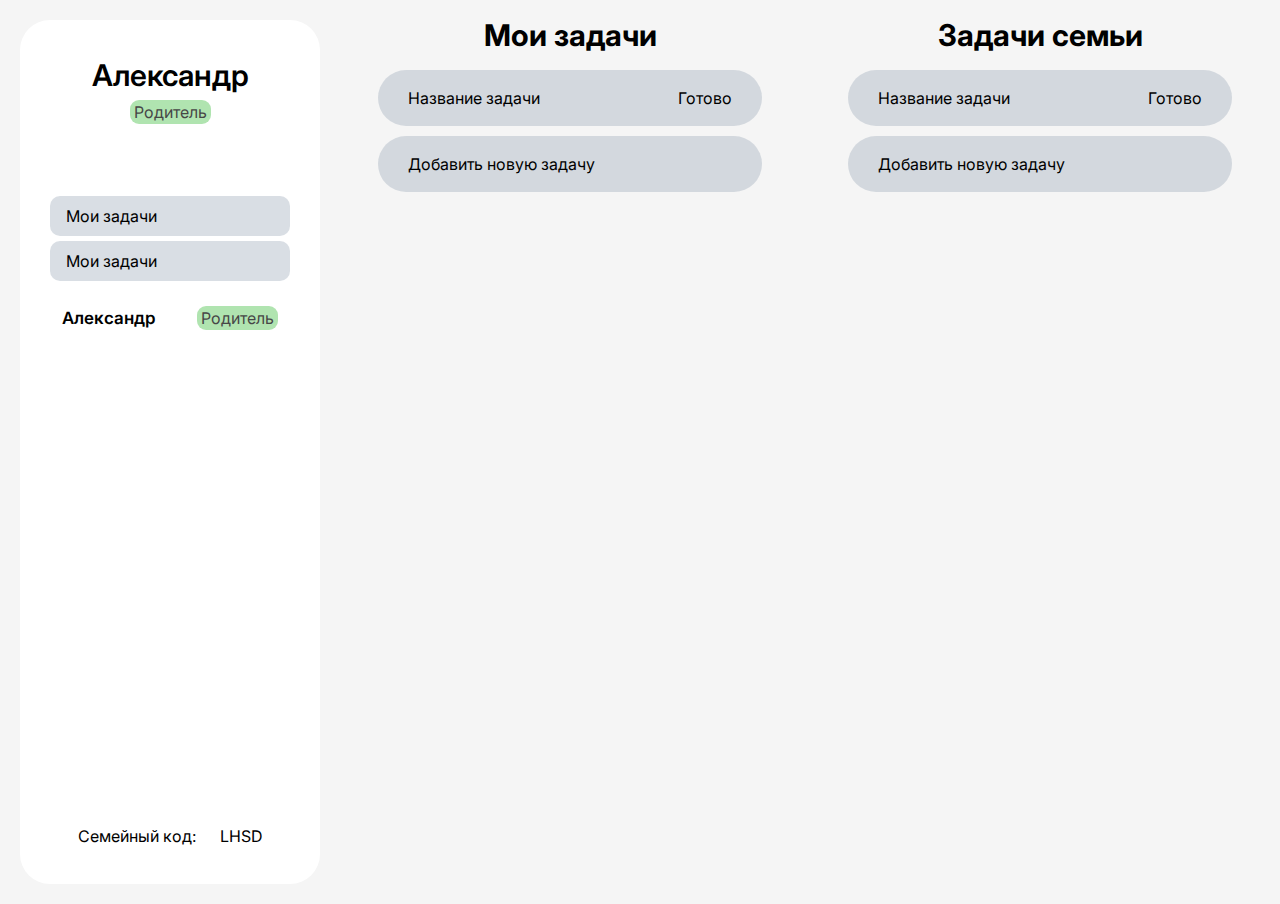
==== commit ea568605: "Добавил в sideboard отображение членов семьи, а также в пул задач добавил семейные задачи" ====
--- a/src/main/resources/templates/tasks.html
+++ b/src/main/resources/templates/tasks.html
@@ -24,46 +24,89 @@
 
       <aside class="sidebar">
         <div class="sidebar__user-info">
-          <!-- <img class="sidebar__avatar" src="../static/images/noavatar.svg"> -->
           <p class="sidebar__username" th:text="${username}">Александр</p>
-          <p class="sidebar__role" th:text="${role}">Родитель</p>
-
+          <p class="sidebar__role" th:class="${role}" th:text="${role}">Родитель</p>
         </div>
         <div class="sidebar__links">
           <a class="sidebar__link" href="">Мои задачи</a>
+          <a class="sidebar__link" href="">Мои задачи</a>
+        </div>
+
+        <div class="sidebar__family" th:each="user : ${familyUsers}">
+          <p class="sidebar__family-username" th:text="${user.username} " >Александр</p>
+          <p class="sidebar__role" th:class="${user.role}" th:text="${user.role}">Родитель</p>
+        </div>
+
+        <div class="sidebar__code">
+          <p>Семейный код:</p>
+          <p th:text="${code}">LHSD</p>
         </div>
       </aside>
 
 
-      <div class="tasks">
+      <div class="tasks tasks--my-tasks">
         <h1 class="task__title title">Мои задачи</h1>
+
         <div th:each="task : ${tasks}" class="tasks__item" th:onclick="|showTaskDetails(${task.id})|">
-          <input class="tasks_checkbox" type="checkbox" th:checked="${task.status == 2}"
-            th:onclick="|stopPropagation(event)|">
           <a class="tasks__link-to-item" th:text="${task.title}">Название задачи</a>
+          <p class="tasks__status" th:class="${task.status}" th:text="${task.status}">Готово</p>
         </div>
 
         <div id="taskModal" class="modal" style="display: none" th:onclick="|closeModal()|">
           <div class="modal__content" th:onclick="|stopPropagation(event)|" data-task-id="">
-            <input type="text" id="modal__title" value="Новая задача" th:onblur="|updateTask(this, 'title')|">
+            <input type="text" id="modal__title" value="Новая задача">
             <div class="modal__task-info-group">
               <label id="modal__status">Статус задачи
-                <select id="modal__status-select" th:onblur="|updateTask(this, 'status')|">
+                <select id="modal__status-select">
                   <option value="TODO">TODO</option>
-                  <option value="IN_PROGRESS">Выполняется</option>
-                  <option value="DONE">Сделана</option>
+                  <option value="Выполняется">Выполняется</option>
+                  <option value="Готово">Готово</option>
                 </select>
               </label>
               <label id="date-deadline"> Дата задачи <input type="date"></label>
             </div>
-            <textarea id="modal__description" class="text-area" th:onblur="|updateTask(this, 'description')|"></textarea>
+            <textarea id="modal__description" class="text-area"></textarea>
           </div>
         </div>
+
+
+        <div class="tasks__add-new-item" th:onclick="|showTaskDetails('new')|">
+          Добавить новую задачу
+        </div>
+
       </div>
-
-      <div class="tasks__add-new-item" th:onclick="|showTaskDetails(${task.id})|">
-        Добавить новую задачу
+      <div class="tasks tasks--my-tasks">
+        <h1 class="task__title title">Задачи семьи</h1>
+
+        <div th:each="task : ${familyTasks}" class="tasks__item" th:onclick="|showTaskDetails(${task.id})|">
+          <a class="tasks__link-to-item" th:text="${task.title}">Название задачи</a>
+          <p class="tasks__status" th:class="${task.status}" th:text="${task.status}">Готово</p>
+        </div>
+
+        <div id="taskModal" class="modal" style="display: none" th:onclick="|closeModal()|">
+          <div class="modal__content" th:onclick="|stopPropagation(event)|" data-task-id="">
+            <input type="text" id="modal__title" value="Новая задача">
+            <div class="modal__task-info-group">
+              <label id="modal__status">Статус задачи
+                <select id="modal__status-select">
+                  <option value="TODO">TODO</option>
+                  <option value="Выполняется">Выполняется</option>
+                  <option value="Готово">Готово</option>
+                </select>
+              </label>
+              <label id="date-deadline"> Дата задачи <input type="date"></label>
+            </div>
+            <textarea id="modal__description" class="text-area"></textarea>
+          </div>
+        </div>
+
+
+        <div class="tasks__add-new-item" th:onclick="|showTaskDetails('new')|">
+          Добавить новую задачу
+        </div>
+
       </div>
+
     </div>
     </div>
 
@@ -78,9 +121,9 @@
             .then(task => {
               // Заполнение данных задачи в модальное окно
               document.getElementById('modal__title').value = task.title;
-              document.getElementById('modal__description').textContent = task.description;
+
               document.getElementById('modal__status-select').value = task.status;
-
+              document.getElementById('modal__description').value = task.description;
               // Установка ID задачи в атрибут data-task-id
               modalContent.setAttribute('data-task-id', taskId);
 
@@ -89,39 +132,76 @@
             })
             .catch(error => console.error('Ошибка при загрузке деталей задачи:', error));
         } else {
+
           modalContent.setAttribute('data-task-id', "new");
           modal.style.display = "block";
         }
       }
 
-      function updateTask(element, field) {
+      function updateTask() {
         const modalContent = document.querySelector('.modal__content');
-        const taskId = modalContent.getAttribute('data-task-id');
-        const value = element.value;
-
-        const data = {};
-        data[field] = value;
-
-        fetch(`/tasks/update/${taskId}`, {
-          method: 'PATCH',
-          headers: {
-            'Content-Type': 'application/json'
-          },
-          body: JSON.stringify(data)
-        })
-          .then(response => {
-            if (response.ok) {
-              console.log(`Task ${taskId} updated successfully`);
-            } else {
-              console.error(`Failed to update task ${taskId}`);
-            }
-          });
-      }
+        const taskId = modalContent.getAttribute('data-task-id'); // Получаем ID задачи из атрибута
+
+        // Собираем данные из всех полей модального окна
+        const title = document.getElementById('modal__title').value;
+        const description = document.getElementById('modal__description').value;
+        const status = document.getElementById('modal__status-select').value;
+
+        // Создаем объект данных
+        const data = {
+          title: title,
+          description: description,
+          status: status
+        };
+
+        if (taskId === "new") {
+          // Если ID задачи "new", создаем новую задачу
+          fetch(`/api/tasks/create`, {  // Измените URL на соответствующий для создания задачи
+            method: 'POST',
+            headers: {
+              'Content-Type': 'application/json'
+            },
+            body: JSON.stringify(data)  // Отправляем объект данных в формате JSON
+          })
+            .then(response => {
+              if (response.ok) {
+                console.log("New task created successfully");
+                location.reload(); // Перезагружаем страницу, чтобы обновить список задач
+              } else {
+                console.error("Failed to create new task");
+              }
+            });
+        } else {
+          // Если задача уже существует, обновляем ее
+          fetch(`/api/tasks/update/${taskId}`, {
+            method: 'PATCH',
+            headers: {
+              'Content-Type': 'application/json'
+            },
+            body: JSON.stringify(data)
+          })
+            .then(response => {
+              if (response.ok) {
+                console.log(`Task ${taskId} updated successfully`);
+                location.reload(); // Перезагружаем страницу, чтобы обновить список задач
+              } else {
+                console.error(`Failed to update task ${taskId}`);
+              }
+            });
+        }
+      
+      }
+
+
 
       function closeModal() {
+        updateTask();
         document.getElementById('taskModal').style.display = "none";
       }
 
+      function stopPropagation(event) {
+        event.stopPropagation();
+      }
 
     </script>
   </main>
--- a/src/main/resources/static/css/styles.css
+++ b/src/main/resources/static/css/styles.css
@@ -83,7 +83,7 @@
 
 .container {
     display: grid;
-    grid-template-columns: minmax(200px, 1fr) minmax(400px, 4fr);
+    grid-template-columns: minmax(300px, 2fr) minmax(300px, 4fr) minmax(300px, 4fr);
     width: 100%;
     height: 100%;
     column-gap: 30px;
@@ -98,6 +98,7 @@
     display: flex;
     flex-direction: column;
     align-items: center;
+    /* justify-content: space-between; */
 }
 .sidebar__user-info {
     margin-bottom: 30%;
@@ -107,6 +108,7 @@
     flex-direction: column;
     align-items: center;
 }
+
 .sidebar__user-info-group{
     display: flex;
     flex-direction: column;
@@ -135,6 +137,7 @@
 }
 .sidebar__links{
     width: 100%;
+    margin-bottom: 20px;
 }
 .sidebar__link{
     display: block;
@@ -143,8 +146,27 @@
     background-color: #a2afbd69;
     text-decoration: none;
     color: #000000;
-}
-
+    margin-bottom: 5px;
+}
+.sidebar__code{
+    width: 100%;
+    margin-top: auto;
+    display: flex;
+    justify-content: center;
+    gap: 10%;
+}
+.sidebar__family{
+    display: flex;
+    align-items: center;
+    width: 90%;
+    justify-content: space-between;
+    margin-bottom: 10px;
+}
+
+.sidebar__family-username{
+    font-size: 17px;
+    font-weight: 600;
+}
 .tasks{
     justify-self: center;
     display: flex;
@@ -166,10 +188,12 @@
 .tasks__item{
     border-radius: 30px;
     background-color: #a2afbd69;
-    display: block;
+    display: flex;
+    justify-content: space-between;
     padding: 20px 30px;
     width: 100%;
     margin-bottom: 10px;
+    align-items: center;
 }
 
 .tasks_checkbox{
@@ -319,8 +343,40 @@
     outline: none;
 }
 
- 
-
+.TODO{
+    background-color: rgba(255, 196, 0, 0.43);
+    padding: 4px;
+    border-radius: 9px;
+    width: fit-content;
+}
+.Выполняется{
+    background-color: rgba(0, 13, 255, 0.28);
+    padding: 4px;
+    border-radius: 9px;
+    width: fit-content
+}
+.Готово{
+    background-color: rgba(4, 196, 10, 0.42);
+    padding: 4px;
+    border-radius: 9px;
+    width: fit-content
+}
+
+.Взрослый{
+    background-color: rgba(0, 13, 255, 0.28);
+    padding: 4px;
+    border-radius: 9px;
+    width: fit-content;
+    color: #474747;
+}
+
+.Ребенок{
+    background-color: rgba(4, 196, 10, 0.42);
+    padding: 4px;
+    border-radius: 9px;
+    width: fit-content;
+    color: #474747;
+}
 
 .modal__task-info-group{
     display: flex;
--- a/src/main/resources/static/css/styles.css
+++ b/src/main/resources/static/css/styles.css
@@ -83,7 +83,7 @@
 
 .container {
     display: grid;
-    grid-template-columns: minmax(200px, 1fr) minmax(400px, 4fr);
+    grid-template-columns: minmax(300px, 2fr) minmax(300px, 4fr) minmax(300px, 4fr);
     width: 100%;
     height: 100%;
     column-gap: 30px;
@@ -98,6 +98,7 @@
     display: flex;
     flex-direction: column;
     align-items: center;
+    /* justify-content: space-between; */
 }
 .sidebar__user-info {
     margin-bottom: 30%;
@@ -107,6 +108,7 @@
     flex-direction: column;
     align-items: center;
 }
+
 .sidebar__user-info-group{
     display: flex;
     flex-direction: column;
@@ -135,6 +137,7 @@
 }
 .sidebar__links{
     width: 100%;
+    margin-bottom: 20px;
 }
 .sidebar__link{
     display: block;
@@ -143,8 +146,27 @@
     background-color: #a2afbd69;
     text-decoration: none;
     color: #000000;
-}
-
+    margin-bottom: 5px;
+}
+.sidebar__code{
+    width: 100%;
+    margin-top: auto;
+    display: flex;
+    justify-content: center;
+    gap: 10%;
+}
+.sidebar__family{
+    display: flex;
+    align-items: center;
+    width: 90%;
+    justify-content: space-between;
+    margin-bottom: 10px;
+}
+
+.sidebar__family-username{
+    font-size: 17px;
+    font-weight: 600;
+}
 .tasks{
     justify-self: center;
     display: flex;
@@ -166,10 +188,12 @@
 .tasks__item{
     border-radius: 30px;
     background-color: #a2afbd69;
-    display: block;
+    display: flex;
+    justify-content: space-between;
     padding: 20px 30px;
     width: 100%;
     margin-bottom: 10px;
+    align-items: center;
 }
 
 .tasks_checkbox{
@@ -319,8 +343,40 @@
     outline: none;
 }
 
- 
-
+.TODO{
+    background-color: rgba(255, 196, 0, 0.43);
+    padding: 4px;
+    border-radius: 9px;
+    width: fit-content;
+}
+.Выполняется{
+    background-color: rgba(0, 13, 255, 0.28);
+    padding: 4px;
+    border-radius: 9px;
+    width: fit-content
+}
+.Готово{
+    background-color: rgba(4, 196, 10, 0.42);
+    padding: 4px;
+    border-radius: 9px;
+    width: fit-content
+}
+
+.Взрослый{
+    background-color: rgba(0, 13, 255, 0.28);
+    padding: 4px;
+    border-radius: 9px;
+    width: fit-content;
+    color: #474747;
+}
+
+.Ребенок{
+    background-color: rgba(4, 196, 10, 0.42);
+    padding: 4px;
+    border-radius: 9px;
+    width: fit-content;
+    color: #474747;
+}
 
 .modal__task-info-group{
     display: flex;
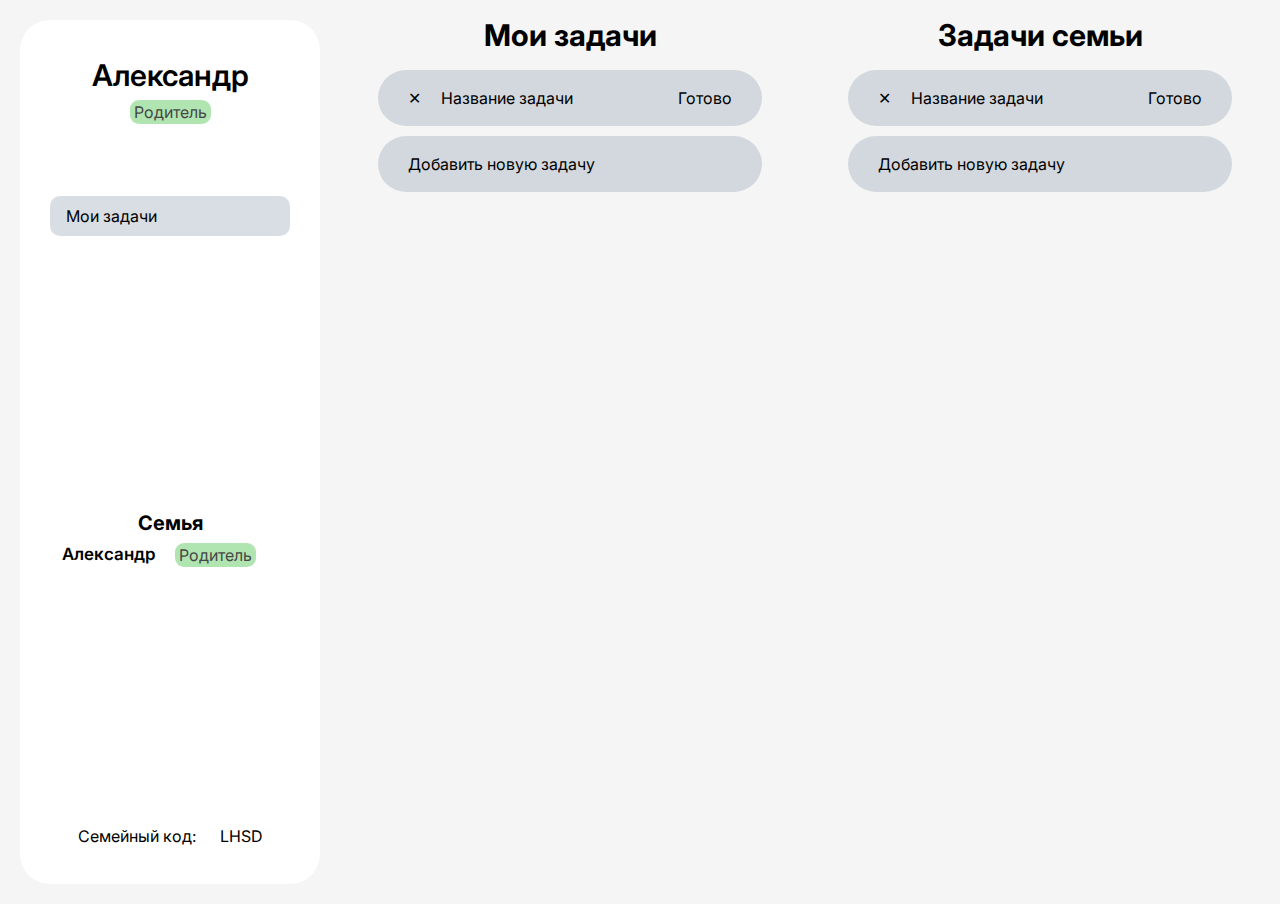
==== commit e782a40a: "Добавил кнопку удаления, настроил роли" ====
--- a/src/main/resources/templates/tasks.html
+++ b/src/main/resources/templates/tasks.html
@@ -3,6 +3,8 @@
 
 <head>
   <meta charset="UTF-8">
+  <html xmlns:th="http://www.thymeleaf.org">
+
   <meta name="viewport" content="width=device-width, initial-scale=1.0">
   <link rel="stylesheet" href="../static/css/styles.css">
   <title>Управление задачами</title>
@@ -29,14 +31,17 @@
         </div>
         <div class="sidebar__links">
           <a class="sidebar__link" href="">Мои задачи</a>
-          <a class="sidebar__link" href="">Мои задачи</a>
-        </div>
-
-        <div class="sidebar__family" th:each="user : ${familyUsers}">
-          <p class="sidebar__family-username" th:text="${user.username} " >Александр</p>
-          <p class="sidebar__role" th:class="${user.role}" th:text="${user.role}">Родитель</p>
-        </div>
-
+
+        </div>
+        <div class="sidebar__family">
+          <h2 class="sidebar__family-title">Семья</h2>
+
+
+          <div class="sidebar__family-users" th:each="user : ${familyUsers}">
+            <p class="sidebar__family-username" th:text="${user.username} ">Александр</p>
+            <p class="sidebar__role" th:class="${user.role}" th:text="${user.role}">Родитель</p>
+          </div>
+        </div>
         <div class="sidebar__code">
           <p>Семейный код:</p>
           <p th:text="${code}">LHSD</p>
@@ -48,13 +53,14 @@
         <h1 class="task__title title">Мои задачи</h1>
 
         <div th:each="task : ${tasks}" class="tasks__item" th:onclick="|showTaskDetails(${task.id})|">
+          <p th:if="${canEdit}" th:onclick="|deleteTask(${task.id}, event)|">✕</p>
           <a class="tasks__link-to-item" th:text="${task.title}">Название задачи</a>
           <p class="tasks__status" th:class="${task.status}" th:text="${task.status}">Готово</p>
         </div>
 
-        <div id="taskModal" class="modal" style="display: none" th:onclick="|closeModal()|">
+        <div id="taskModal" class="modal" th:onclick="|closeModal()|">
           <div class="modal__content" th:onclick="|stopPropagation(event)|" data-task-id="">
-            <input type="text" id="modal__title" value="Новая задача">
+            <input type="text" id="modal__title" value="Новая задача" th:disabled="${!canEdit}">
             <div class="modal__task-info-group">
               <label id="modal__status">Статус задачи
                 <select id="modal__status-select">
@@ -63,9 +69,16 @@
                   <option value="Готово">Готово</option>
                 </select>
               </label>
-              <label id="date-deadline"> Дата задачи <input type="date"></label>
+              <label id="date-deadline"> Дедлайн <input th:disabled="${!canEdit}" type="date" id="date-deadline-input"></label>
+
+              <label id="modal__for-who">Статус задачи
+                <select id="modal__user-select" th:disabled="${!canEdit}">
+                  <option th:each="user : ${familyUsers}" th:text="${user.username} " th:value="${user.id} ">TODO</option>
+                </select>
+              </label>
+
             </div>
-            <textarea id="modal__description" class="text-area"></textarea>
+            <textarea id="modal__description" class="text-area" th:disabled="${!canEdit}"></textarea>
           </div>
         </div>
 
@@ -79,26 +92,12 @@
         <h1 class="task__title title">Задачи семьи</h1>
 
         <div th:each="task : ${familyTasks}" class="tasks__item" th:onclick="|showTaskDetails(${task.id})|">
+          <p th:if="${canEdit}"  th:onclick="|deleteTask(${task.id}, event)|">✕</p>
           <a class="tasks__link-to-item" th:text="${task.title}">Название задачи</a>
           <p class="tasks__status" th:class="${task.status}" th:text="${task.status}">Готово</p>
         </div>
 
-        <div id="taskModal" class="modal" style="display: none" th:onclick="|closeModal()|">
-          <div class="modal__content" th:onclick="|stopPropagation(event)|" data-task-id="">
-            <input type="text" id="modal__title" value="Новая задача">
-            <div class="modal__task-info-group">
-              <label id="modal__status">Статус задачи
-                <select id="modal__status-select">
-                  <option value="TODO">TODO</option>
-                  <option value="Выполняется">Выполняется</option>
-                  <option value="Готово">Готово</option>
-                </select>
-              </label>
-              <label id="date-deadline"> Дата задачи <input type="date"></label>
-            </div>
-            <textarea id="modal__description" class="text-area"></textarea>
-          </div>
-        </div>
+
 
 
         <div class="tasks__add-new-item" th:onclick="|showTaskDetails('new')|">
@@ -124,6 +123,9 @@
 
               document.getElementById('modal__status-select').value = task.status;
               document.getElementById('modal__description').value = task.description;
+              document.getElementById('date-deadline-input').value = task.deadline;
+              document.getElementById('modal__user-select').value = task.user.id;
+              console.log(task)
               // Установка ID задачи в атрибут data-task-id
               modalContent.setAttribute('data-task-id', taskId);
 
@@ -146,14 +148,18 @@
         const title = document.getElementById('modal__title').value;
         const description = document.getElementById('modal__description').value;
         const status = document.getElementById('modal__status-select').value;
-
+        const deadline = document.getElementById('date-deadline-input').value;
+        const who = document.getElementById('modal__user-select').value;
+        console.log(deadline, who)
         // Создаем объект данных
         const data = {
           title: title,
           description: description,
-          status: status
+          status: status,
+          deadline: deadline,
+          user: who
         };
-
+        console.log(data)
         if (taskId === "new") {
           // Если ID задачи "new", создаем новую задачу
           fetch(`/api/tasks/create`, {  // Измените URL на соответствующий для создания задачи
@@ -173,8 +179,8 @@
             });
         } else {
           // Если задача уже существует, обновляем ее
-          fetch(`/api/tasks/update/${taskId}`, {
-            method: 'PATCH',
+          fetch(`/api/tasks/${taskId}`, {
+            method: 'PUT',
             headers: {
               'Content-Type': 'application/json'
             },
@@ -189,10 +195,27 @@
               }
             });
         }
-      
-      }
-
-
+
+      }
+
+      function deleteTask(taskId, event) {
+        event.stopPropagation();
+
+        fetch(`/api/tasks/${taskId}`, {  // Измените URL на соответствующий для создания задачи
+            method: 'DELETE',
+            headers: {
+              'Content-Type': 'application/json'
+            },
+          })
+            .then(response => {
+              if (response.ok) {
+                console.log(`Task ${taskId} deleted successfully`);
+                location.reload(); // Перезагружаем страницу, чтобы обновить список задач
+              } else {
+                console.error(`Failed to delete task ${taskId}`);
+              }
+            });
+      }
 
       function closeModal() {
         updateTask();
--- a/src/main/resources/static/css/styles.css
+++ b/src/main/resources/static/css/styles.css
@@ -156,13 +156,22 @@
     gap: 10%;
 }
 .sidebar__family{
+    margin-top: auto;
+    width: 90%;
+}
+
+.sidebar__family-users{
     display: flex;
     align-items: center;
     width: 90%;
     justify-content: space-between;
     margin-bottom: 10px;
 }
-
+.sidebar__family-title{
+    text-align: center;
+    font-size: 20px;
+    margin-bottom: 10px;
+}
 .sidebar__family-username{
     font-size: 17px;
     font-weight: 600;
@@ -189,13 +198,20 @@
     border-radius: 30px;
     background-color: #a2afbd69;
     display: flex;
-    justify-content: space-between;
+    /* justify-content: space-between; */
     padding: 20px 30px;
     width: 100%;
     margin-bottom: 10px;
     align-items: center;
-}
-
+    gap: 20px;
+}
+
+.tasks__item p{
+    cursor: pointer;
+}
+.tasks__status{
+    margin-left: auto;
+}
 .tasks_checkbox{
     border: none;
     /* outline: 1px solid #1e5180; */
@@ -342,7 +358,11 @@
     border: none;
     outline: none;
 }
-
+#modal__for-who{
+    display: flex;
+    justify-content: space-between;
+    align-items: center;
+}
 .TODO{
     background-color: rgba(255, 196, 0, 0.43);
     padding: 4px;
@@ -390,6 +410,7 @@
     display: flex;
     justify-content: space-between;
     align-items: center;
+    margin-bottom: 20px;
 }
 
 #date-deadline input{
--- a/src/main/resources/static/css/styles.css
+++ b/src/main/resources/static/css/styles.css
@@ -156,13 +156,22 @@
     gap: 10%;
 }
 .sidebar__family{
+    margin-top: auto;
+    width: 90%;
+}
+
+.sidebar__family-users{
     display: flex;
     align-items: center;
     width: 90%;
     justify-content: space-between;
     margin-bottom: 10px;
 }
-
+.sidebar__family-title{
+    text-align: center;
+    font-size: 20px;
+    margin-bottom: 10px;
+}
 .sidebar__family-username{
     font-size: 17px;
     font-weight: 600;
@@ -189,13 +198,20 @@
     border-radius: 30px;
     background-color: #a2afbd69;
     display: flex;
-    justify-content: space-between;
+    /* justify-content: space-between; */
     padding: 20px 30px;
     width: 100%;
     margin-bottom: 10px;
     align-items: center;
-}
-
+    gap: 20px;
+}
+
+.tasks__item p{
+    cursor: pointer;
+}
+.tasks__status{
+    margin-left: auto;
+}
 .tasks_checkbox{
     border: none;
     /* outline: 1px solid #1e5180; */
@@ -342,7 +358,11 @@
     border: none;
     outline: none;
 }
-
+#modal__for-who{
+    display: flex;
+    justify-content: space-between;
+    align-items: center;
+}
 .TODO{
     background-color: rgba(255, 196, 0, 0.43);
     padding: 4px;
@@ -390,6 +410,7 @@
     display: flex;
     justify-content: space-between;
     align-items: center;
+    margin-bottom: 20px;
 }
 
 #date-deadline input{
